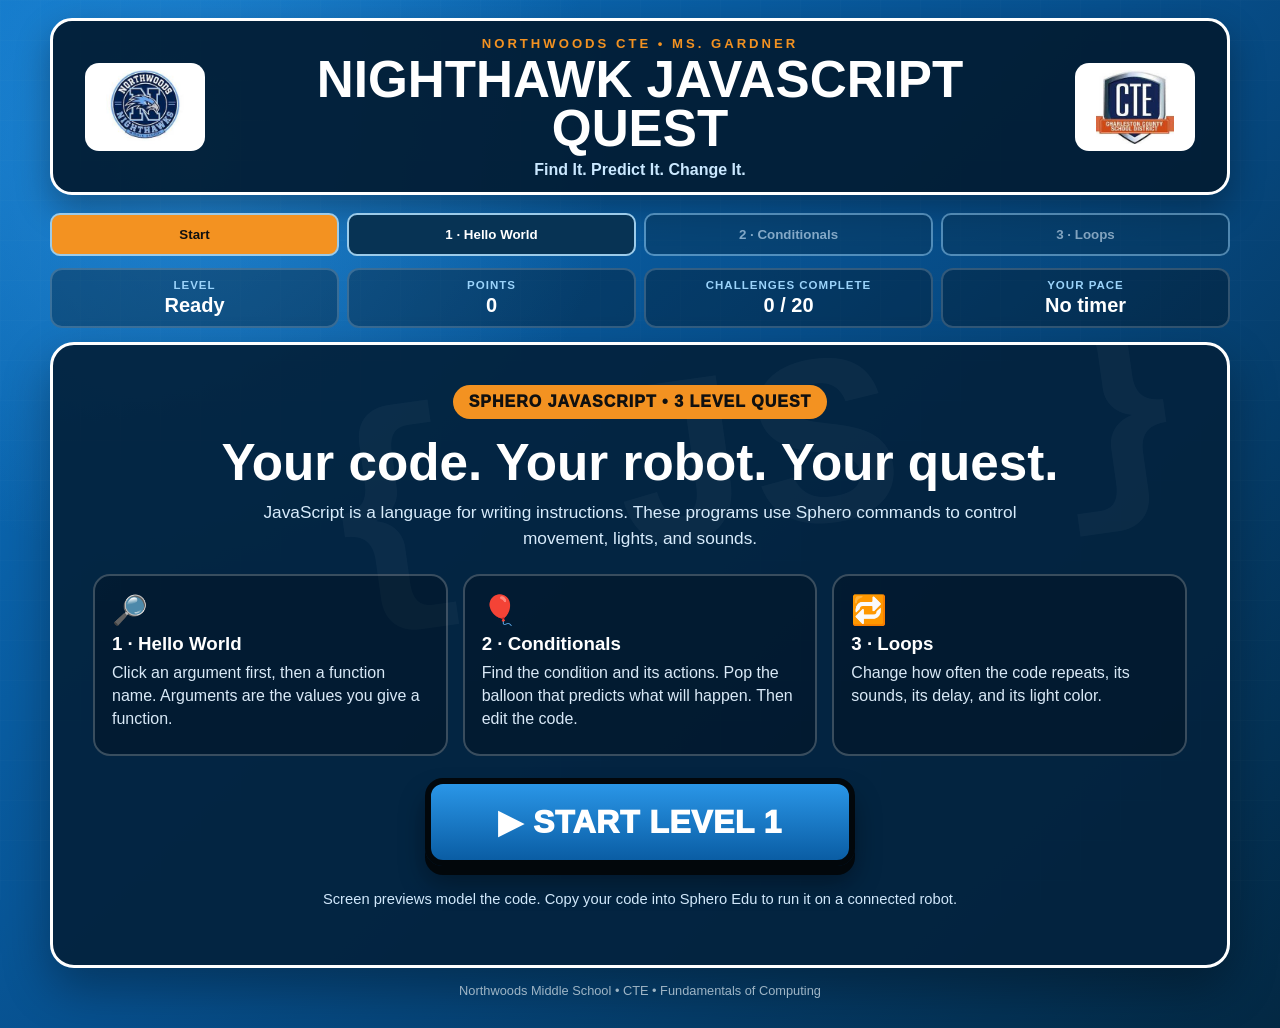
==== index.html @ 7b6bb294 "Add files via upload" ====
<!DOCTYPE html>
<html lang="en"><head><meta charset="UTF-8"><meta name="viewport" content="width=device-width, initial-scale=1"><title>Nighthawk JavaScript Quest</title><link rel="stylesheet" href="style.css"><link rel="stylesheet" href="quest.css"></head>
<body><main class="app-shell">
<header class="brand-bar"><img class="brand-logo" src="northwoods.jpg" alt="Northwoods Nighthawks"><div class="brand-title"><span class="eyebrow">NORTHWOODS CTE • MS. GARDNER</span><h1>NIGHTHAWK JAVASCRIPT QUEST</h1><p>Find It. Predict It. Change It.</p></div><img class="brand-logo" src="cte.jpg" alt="Career and Technical Education"></header>
<nav class="level-nav" aria-label="Quest levels"><button data-level="0">Start</button><button data-level="1">1 · Hello World</button><button data-level="2">2 · Conditionals</button><button data-level="3">3 · Loops</button></nav>
<div class="hud four"><div><span>LEVEL</span><strong id="levelStat">Ready</strong></div><div><span>POINTS</span><strong id="score">0</strong></div><div><span>CHALLENGES COMPLETE</span><strong id="done">0 / 20</strong></div><div><span>YOUR PACE</span><strong>No timer</strong></div></div>
<section id="home" class="panel hero-panel"><div class="watermark" aria-hidden="true">{ JS }</div><span class="pill">SPHERO JAVASCRIPT • 3 LEVEL QUEST</span><h2>Your code. Your robot. Your quest.</h2><p class="lead">JavaScript is a language for writing instructions. These programs use Sphero commands to control movement, lights, and sounds.</p><div class="how-grid"><article class="info-card"><div class="info-icon">🔎</div><h3>1 · Hello World</h3><p>Click an argument first, then a function name. Arguments are the values you give a function.</p></article><article class="info-card"><div class="info-icon">🎈</div><h3>2 · Conditionals</h3><p>Find the condition and its actions. Pop the balloon that predicts what will happen. Then edit the code.</p></article><article class="info-card"><div class="info-icon">🔁</div><h3>3 · Loops</h3><p>Change how often the code repeats, its sounds, its delay, and its light color.</p></article></div><button class="primary-btn" id="start">▶ START LEVEL 1</button><p class="note">Screen previews model the code. Copy your code into Sphero Edu to run it on a connected robot.</p></section>
<section id="lesson" class="panel" hidden><div class="level-heading"><span class="pill" id="levelPill"></span><h2 id="title"></h2><p id="intro"></p></div><div id="content"></div><p id="feedback" class="feedback" role="status" aria-live="polite"></p><div class="actions"><button id="next" class="primary-btn" hidden>Continue</button></div></section>
<section id="finish" class="panel result-panel" hidden><div class="result-icon">🏆</div><span class="pill">QUEST COMPLETE</span><h2>Nighthawk Code Creator!</h2><p>You identified arguments and functions, predicted conditional actions, and modified a loop.</p><div class="result-stats"><div><span>Points</span><strong id="finalScore"></strong></div><div><span>Completed</span><strong>20 / 20</strong></div><div><span>Levels</span><strong>3 / 3</strong></div></div><div class="mastery-box"><h3>Test it on your robot</h3><p>Copy a program into the JavaScript canvas in Sphero Edu. Aim your robot, predict its behavior, then run the program and compare.</p></div><label for="reflection">Exit ticket: Which code change affected the behavior the most? Explain why.</label><textarea id="reflection" rows="3" placeholder="My change was… It changed the behavior because…"></textarea><div class="actions"><button id="downloadResults" class="small-btn">Download my results</button><button id="restart" class="small-btn">Restart quest</button></div></section>
<footer>Northwoods Middle School • CTE • Fundamentals of Computing</footer></main><script src="game.js"></script></body></html>
---- style.css ----
:root {
  --blue:#116ab7; --blue2:#2a91df; --navy:#052d52; --deep:#031d35; --white:#fff;
  --silver:#dce8f3; --orange:#f39221; --green:#28be73; --red:#ec5353; --black:#050b12;
}
*{box-sizing:border-box} html,body{margin:0;min-height:100%;font-family:Arial,Helvetica,sans-serif}
body{color:var(--white);background:radial-gradient(circle at 15% 15%,rgba(54,157,235,.5),transparent 30%),linear-gradient(135deg,#0d74c5 0%,#07508e 48%,#032843 100%);min-height:100vh}
body:before{content:"";position:fixed;inset:0;pointer-events:none;opacity:.12;background-image:linear-gradient(rgba(255,255,255,.13) 1px,transparent 1px),linear-gradient(90deg,rgba(255,255,255,.13) 1px,transparent 1px);background-size:40px 40px}
.app-shell{width:min(1180px,95vw);margin:0 auto;padding:18px 0 30px;position:relative;z-index:1}
.brand-bar{display:grid;grid-template-columns:140px 1fr 140px;gap:20px;align-items:center;background:rgba(3,29,53,.94);border:3px solid #fff;border-radius:22px;padding:13px 22px;margin-bottom:18px;box-shadow:0 14px 35px rgba(0,0,0,.32)}
.brand-logo{width:120px;height:88px;object-fit:contain;background:#fff;border-radius:14px;padding:7px;justify-self:center}.brand-title{text-align:center}.eyebrow{font-size:.82rem;letter-spacing:3px;color:var(--orange);font-weight:900}.brand-title h1{font-size:clamp(2rem,4vw,3.5rem);line-height:.95;margin:4px 0}.brand-title p{margin:8px 0 0;color:#cae8ff;font-weight:800}
.screen{display:none}.screen.active{display:block;animation:fade .28s ease}.panel{position:relative;overflow:hidden;background:rgba(4,35,63,.95);border:3px solid #fff;border-radius:24px;padding:clamp(20px,3.5vw,40px);box-shadow:0 20px 48px rgba(0,0,0,.32)}
.hero-panel{text-align:center}.watermark{position:absolute;right:3%;top:0;font:900 clamp(8rem,19vw,16rem)/1 monospace;color:rgba(255,255,255,.035);transform:rotate(-8deg)}.hero-panel>*:not(.watermark){position:relative;z-index:1}.pill{display:inline-block;background:var(--orange);color:#101010;font-weight:1000;border-radius:999px;padding:8px 16px;letter-spacing:1px}.hero-panel h2,.result-panel h2{font-size:clamp(2rem,4vw,3.2rem);margin:14px 0 8px}.lead{max-width:760px;margin:0 auto 22px;color:#d8ecfc;font-size:1.08rem;line-height:1.5}
.how-grid{display:grid;grid-template-columns:repeat(3,1fr);gap:15px;text-align:left;margin:22px 0}.info-card{background:rgba(0,0,0,.25);border:2px solid rgba(255,255,255,.22);border-radius:17px;padding:17px}.info-icon{font-size:1.8rem}.info-card h3{margin:6px 0}.info-card p{color:#d9e9f7;line-height:1.42;margin:7px 0}code{background:#071622;color:#90d3ff;border:1px solid #3979a7;border-radius:6px;padding:2px 6px;font-weight:800}
.quest-roadmap{display:flex;align-items:center;justify-content:center;gap:12px;flex-wrap:wrap;margin:24px 0}.quest-roadmap>div{min-width:210px;background:rgba(0,0,0,.28);border:2px solid #7899b6;border-radius:14px;padding:12px}.quest-roadmap strong,.quest-roadmap span,.quest-roadmap small{display:block}.quest-roadmap strong{color:#8fd1ff;font-size:.8rem;letter-spacing:1px}.quest-roadmap span{font-weight:900;margin:4px 0}.quest-roadmap small{color:#c8deef}.quest-roadmap>b{font-size:1.7rem}
.primary-btn{min-width:min(430px,90%);border:6px solid #02070b;border-radius:18px;background:linear-gradient(#2a96e7,#0a5da4);color:#fff;font-size:clamp(1.35rem,2.8vw,2rem);font-weight:1000;padding:19px 42px;cursor:pointer;box-shadow:0 9px 0 #02070b,0 17px 26px rgba(0,0,0,.35);letter-spacing:.5px}.primary-btn:hover{filter:brightness(1.12);transform:translateY(-2px)}.pulse{animation:pulse 1.45s infinite}
.hud{display:grid;grid-template-columns:repeat(5,1fr);gap:8px;margin-bottom:14px}.hud.four{grid-template-columns:repeat(4,1fr)}.hud>div{background:rgba(0,0,0,.3);border:2px solid rgba(255,255,255,.18);border-radius:12px;text-align:center;padding:9px}.hud span,.hud strong{display:block}.hud span{color:#9bd3fa;font-size:.72rem;font-weight:900;letter-spacing:1px}.hud strong{font-size:1.25rem;margin-top:3px}
.level-heading{text-align:center;margin-bottom:14px}.level-heading h2{margin:10px 0 5px;font-size:clamp(1.6rem,3vw,2.5rem)}.level-heading p{margin:0 auto;color:#d6e8f7;max-width:840px;line-height:1.45}.level-heading.compact{margin-bottom:18px}
.tag-arena{height:min(520px,58vh);min-height:390px;position:relative;overflow:hidden;background:linear-gradient(rgba(6,30,53,.65),rgba(2,17,31,.9));border:4px solid #a9c8df;border-radius:20px}.arena-watermark{position:absolute;inset:0;display:flex;align-items:center;justify-content:space-around;opacity:.055;pointer-events:none}.arena-watermark img{max-width:30%;max-height:55%;object-fit:contain}.falling-tag{position:absolute;top:-80px;padding:12px 18px;border-radius:13px;background:linear-gradient(#eaf7ff,#bfe3fb);color:#062944;border:3px solid #06121d;font-family:Consolas,monospace;font-size:clamp(1.05rem,2vw,1.45rem);font-weight:1000;cursor:pointer;box-shadow:0 7px 0 #06121d,0 12px 18px rgba(0,0,0,.3);user-select:none;z-index:2;animation-name:fall;animation-timing-function:linear;animation-fill-mode:forwards}.falling-tag:hover{filter:brightness(1.08);transform:scale(1.05)}.falling-tag.hit{background:#4ad68f;color:#042517;transform:scale(1.3);opacity:0;transition:.22s}.falling-tag.wrong{background:#ef6868;color:#fff;animation:none!important;transform:rotate(8deg);opacity:0;transition:.35s}.pop-text{position:absolute;font-weight:1000;font-size:1.25rem;z-index:4;pointer-events:none;animation:floatAway .7s ease forwards}.countdown{position:absolute;inset:0;display:flex;align-items:center;justify-content:center;font-size:clamp(5rem,14vw,10rem);font-weight:1000;color:#fff;text-shadow:0 7px 0 #06121d;z-index:10;pointer-events:none}.time-track,.progress-track{height:13px;background:#07131d;border:2px solid #a9c8df;border-radius:999px;overflow:hidden;margin-top:11px}.time-bar,.progress-bar{height:100%;width:100%;background:linear-gradient(90deg,#2cd07f,#42a8ec);transition:width .25s linear}
.code-board{background:#071622;border:4px solid #7995aa;border-radius:18px;padding:24px;max-width:900px;margin:0 auto;box-shadow:inset 0 0 30px rgba(0,0,0,.4)}.code-line{display:flex;flex-wrap:wrap;align-items:center;gap:4px;min-height:45px;padding-left:calc(var(--indent,0)*28px);font:700 clamp(1rem,2vw,1.3rem)/1.6 Consolas,monospace;color:#dbeeff}.code-text{white-space:pre}.code-token{border:2px solid #3a6887;background:#0c2a40;color:#8fd4ff;border-radius:8px;padding:3px 8px;cursor:pointer;font:inherit}.code-token:hover{background:#174a6b;transform:translateY(-1px)}.code-token.correct{background:#1d704c;border-color:#62e2a5;color:#fff}.code-token.wrong{background:#922f35;border-color:#ff8b91;color:#fff}.feedback{min-height:38px;text-align:center;margin-top:14px;font-size:1.08rem;font-weight:900}.feedback.good{color:#6ff2b1}.feedback.bad{color:#ff9696}
.builder-layout{display:grid;grid-template-columns:1.1fr .9fr;gap:18px}.mini-title{text-align:center;color:#a9dafc;letter-spacing:1px}.build-slots,.tile-bank{min-height:300px;background:#071622;border:3px solid #718da2;border-radius:17px;padding:18px}.build-slot{min-height:48px;margin:7px 0;border:2px dashed #5e829c;border-radius:9px;display:flex;align-items:center;padding:7px 12px;font:800 1.05rem Consolas,monospace;color:#b9d8ed}.build-slot.filled{border-style:solid;border-color:#2f86bd;background:#0d2e45;color:#aee1ff}.build-slot.static{border-style:solid;border-color:#314f63;color:#e9f6ff;background:#091d2b}.tile-bank{display:flex;align-content:flex-start;justify-content:center;gap:10px;flex-wrap:wrap}.code-tile{background:linear-gradient(#e9f7ff,#b9def6);color:#052844;border:3px solid #06121d;border-radius:11px;box-shadow:0 5px 0 #06121d;padding:12px 16px;font:900 1.05rem Consolas,monospace;cursor:pointer}.code-tile:hover{transform:translateY(-2px)}.code-tile.used{opacity:.22;pointer-events:none;box-shadow:none}.builder-actions{display:flex;justify-content:center;gap:10px;margin-top:10px}.small-btn{background:#173d59;color:white;border:2px solid #87b3d0;border-radius:10px;padding:9px 14px;font-weight:900;cursor:pointer}
.result-panel{text-align:center;max-width:900px;margin:0 auto}.result-icon{font-size:4.5rem}.result-stats{display:grid;grid-template-columns:repeat(3,1fr);gap:12px;margin:24px 0}.result-stats.four{grid-template-columns:repeat(4,1fr)}.result-stats>div{background:rgba(0,0,0,.28);border:2px solid #6b8ca5;border-radius:14px;padding:16px}.result-stats span,.result-stats strong{display:block}.result-stats span{color:#a9d9fa}.result-stats strong{font-size:1.6rem;margin-top:4px}.mastery-box{background:rgba(0,0,0,.25);border:2px solid #6f91aa;border-radius:15px;padding:14px;margin:20px 0 26px}.mastery-box h3{margin:0 0 8px}.mastery-box p{margin:0;color:#d8eafb;line-height:1.5}footer{text-align:center;padding:15px 0 0;color:#b9d3e6;font-size:.8rem}
@keyframes fall{from{top:-80px}to{top:calc(100% + 90px)}}@keyframes floatAway{0%{opacity:1;transform:translateY(0) scale(.8)}100%{opacity:0;transform:translateY(-65px) scale(1.35)}}@keyframes pulse{0%,100%{transform:scale(1);box-shadow:0 9px 0 #02070b,0 0 0 rgba(60,168,240,0)}50%{transform:scale(1.04);box-shadow:0 9px 0 #02070b,0 0 28px rgba(74,178,245,.85)}}@keyframes fade{from{opacity:0;transform:translateY(8px)}to{opacity:1;transform:none}}
@media(max-width:800px){.brand-bar{grid-template-columns:85px 1fr 85px;padding:10px}.brand-logo{width:76px;height:64px}.how-grid{grid-template-columns:1fr}.hud,.hud.four{grid-template-columns:repeat(2,1fr)}.builder-layout{grid-template-columns:1fr}.result-stats,.result-stats.four{grid-template-columns:repeat(2,1fr)}.tag-arena{height:55vh}.quest-roadmap>b{display:none}.primary-btn{min-width:90%}}
---- quest.css ----
[hidden]{display:none!important}.level-nav{display:flex;gap:8px;flex-wrap:wrap;margin:12px 0}.level-nav button,.actions button{cursor:pointer}.level-nav button{flex:1;background:#073354;border:2px solid #9ccbe9;color:white;border-radius:10px;padding:12px;font-weight:800}.level-nav button.active{background:#f39221;color:#101010}.level-nav button:disabled{opacity:.5;cursor:default}button:focus-visible,a:focus-visible,textarea:focus-visible,input:focus-visible,select:focus-visible{outline:3px solid #ffd65c;outline-offset:4px}.note{font-size:.92rem;color:#d1e8fb;line-height:1.5;margin-top:22px}.actions{display:flex;gap:12px;justify-content:center;flex-wrap:wrap;margin-top:20px}.actions .primary-btn{min-width:240px;font-size:1.25rem;padding:12px 22px;border-width:4px}.prompt{font-size:1.22rem;font-weight:800;background:#103d59;border-left:5px solid #f39221;border-radius:8px;padding:16px;margin:18px 0}.code-board{max-width:none;padding:20px;overflow-x:auto}.line{white-space:pre;min-height:38px;font:600 clamp(.87rem,1.5vw,1.08rem)/2 Consolas,monospace;display:block}.line-no{display:inline-block;width:30px;color:#7692a5;font-size:.85rem;user-select:none}.token{font:inherit;background:transparent;border:1px solid transparent;border-radius:5px;color:#dbeeff;padding:2px 4px;cursor:pointer}.token:hover{background:#164e6b;border-color:#9bd7ff}.token.correct{background:#185438;border-color:#65eba9}.token.wrong{background:#77313a;border-color:#ffadb3}.token.fn{color:#8ed7ff}.token.arg{color:#ffe59a}.token.kw{color:#f6a7ee}.concept{display:flex;gap:12px;flex-wrap:wrap;margin:18px 0}.concept>div{flex:1;min-width:200px;padding:15px;background:#071f32;border:1px solid #648eab;border-radius:12px;line-height:1.5}.concept strong{color:#ffd57f}.balloon-arena{position:relative;display:grid;grid-template-columns:repeat(3,1fr);gap:24px;padding:30px 20px 46px;background:#061e33;border:3px solid #88b0cb;border-radius:18px;margin-top:18px;overflow:hidden}.balloon-arena:before{content:"";position:absolute;inset:0;background:url(northwoods.jpg) no-repeat 12% center/140px,url(cte.jpg) no-repeat 90% center/140px;opacity:.055;pointer-events:none}.balloon{position:relative;min-height:158px;border:3px solid #d4eefe;border-radius:50% 50% 46% 46%;background:radial-gradient(circle at 30% 20%,#b7edff,#258fde 50%,#095487);color:white;padding:22px 20px;font:800 1rem/1.45 Arial;cursor:pointer;box-shadow:0 9px 20px #0006}.balloon:nth-child(2){background:radial-gradient(circle at 30% 20%,#ffb4ab,#d34c4e 50%,#831e40)}.balloon:nth-child(3){background:radial-gradient(circle at 30% 20%,#ffe8b3,#ca8b24 50%,#885d13)}.balloon:after{content:"";position:absolute;bottom:-29px;left:50%;height:25px;border-left:2px solid #cde7fa}.balloon:hover{transform:translateY(-4px)}.balloon.popped{background:#176941;transform:scale(.96);border-color:#7cf1b0}.balloon.wrong{border-color:#ff9696}.lab-grid{display:grid;grid-template-columns:1.3fr 1fr;gap:20px}.lab-card{background:#071f32;border:2px solid #648eab;border-radius:16px;padding:20px}.lab-card h3{margin:0 0 12px}textarea.editor{width:100%;min-height:295px;font:500 .97rem/1.7 Consolas,monospace;tab-size:2;resize:vertical;background:#061420;color:#e1efff;border:2px solid #83a9c5;border-radius:10px;padding:14px;white-space:pre}label{display:block;line-height:1.5;margin:10px 0 6px}input,select{font:inherit;border-radius:6px;padding:8px;border:2px solid #6a96b4;background:#08243a;color:#fff;max-width:100%}.fields{display:grid;grid-template-columns:repeat(2,1fr);gap:10px}.fields input{width:100%}.tasks{padding-left:24px;line-height:1.55}.tasks li{padding:6px 4px}.tasks .complete{color:#77edb0}.stage{position:relative;background:linear-gradient(#0e4166,#031a2e);min-height:160px;border:2px solid #80adcc;border-radius:15px;margin:12px 0;padding:20px;text-align:center}.robot{width:75px;height:75px;border:3px solid #fff;border-radius:50%;margin:0 auto 15px;box-shadow:inset -10px -12px 15px #0007,0 0 24px #55bfff77;background:#e7f6ff;display:grid;place-items:center;font:800 1rem Consolas;color:#08243a;transition:background .3s}.robot.rolling{animation:robot-roll 1s ease-in-out infinite}.sim-log{white-space:pre-wrap;color:#c9eaff;line-height:1.6;max-height:240px;overflow:auto;font:.92rem/1.6 Consolas,monospace}.lab-error{color:#ffb1b1;min-height:25px;line-height:1.5}.source-links{font-size:.9rem;line-height:1.7}.source-links a{color:#a9dcff}.quiz-counter{color:#a9dcff;font-weight:800}.loop-progress{display:flex;gap:8px;justify-content:center;flex-wrap:wrap}.loop-dot{background:#17415a;border:2px solid #779eb9;border-radius:50%;width:34px;height:34px;display:grid;place-items:center}.loop-dot.done{background:#237b50;border-color:#8aedb5}#reflection{width:100%;background:#061c30;color:#fff;border:2px solid #8db6d3;border-radius:9px;padding:12px;font:inherit}button:disabled{cursor:default;opacity:.6}@keyframes robot-roll{50%{transform:translateX(35px) rotate(35deg)}}@media(max-width:800px){.lab-grid{grid-template-columns:1fr}.balloon-arena{gap:10px;padding:25px 10px 38px}.balloon{font-size:.85rem;min-height:155px;padding:15px 8px}.brand-bar{gap:8px;grid-template-columns:60px 1fr 60px}.brand-logo{width:56px;height:56px}.brand-title h1{font-size:1.6rem}.eyebrow{letter-spacing:1px;font-size:.6rem}}@media(max-width:470px){.balloon-arena{grid-template-columns:1fr;gap:32px}.balloon{min-height:105px;border-radius:45%}.fields{grid-template-columns:1fr}}@media(prefers-reduced-motion:reduce){*,*:before,*:after{animation:none!important;transition:none!important}}
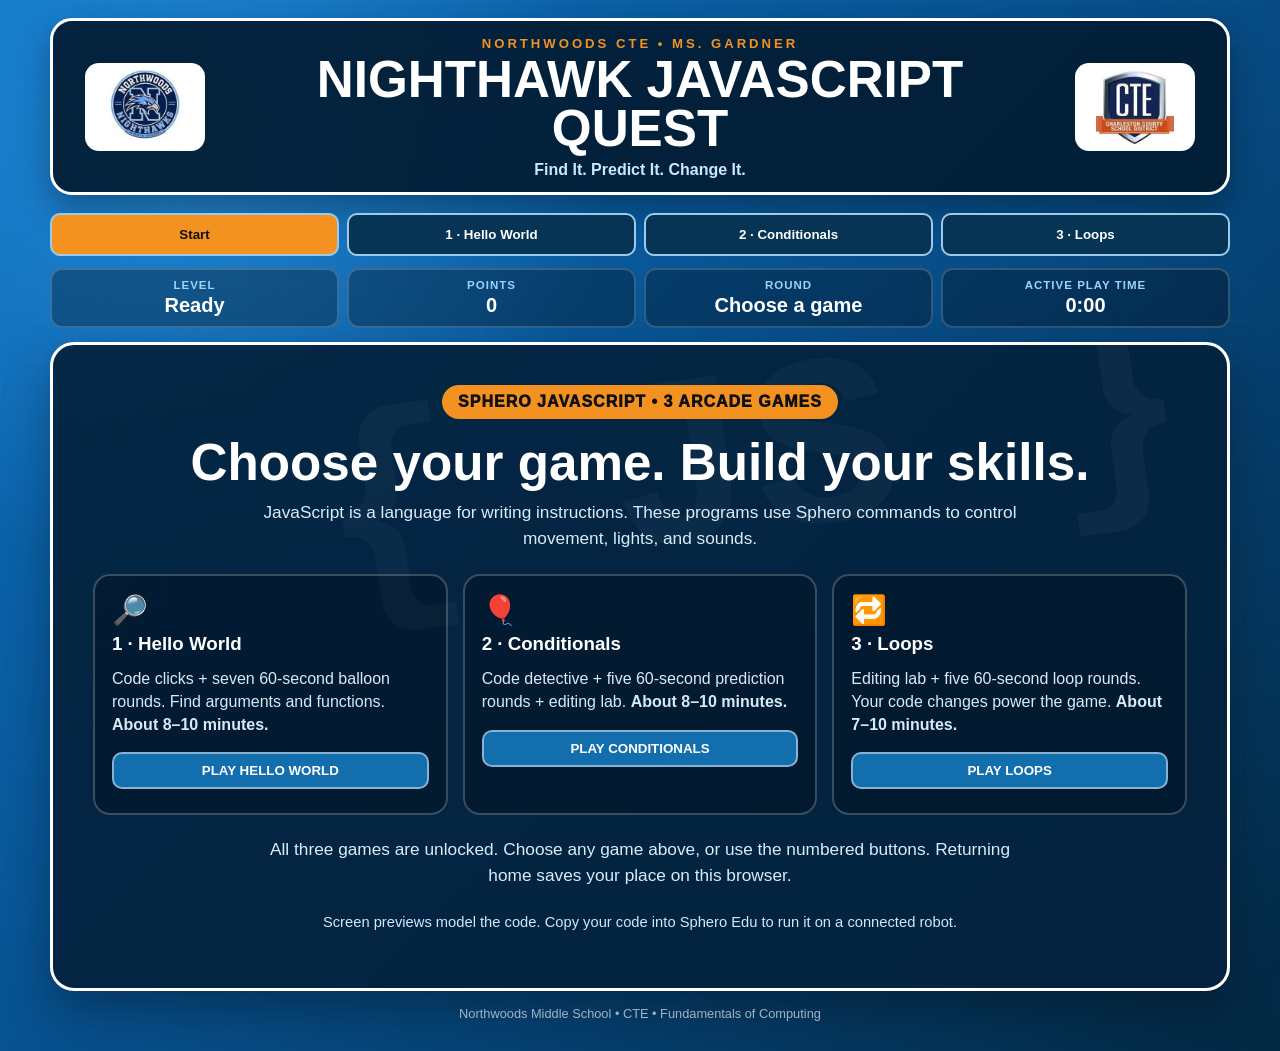
==== commit 6c965d06: "Add files via upload" ====
--- a/index.html
+++ b/index.html
@@ -3,8 +3,8 @@
 <body><main class="app-shell">
 <header class="brand-bar"><img class="brand-logo" src="northwoods.jpg" alt="Northwoods Nighthawks"><div class="brand-title"><span class="eyebrow">NORTHWOODS CTE • MS. GARDNER</span><h1>NIGHTHAWK JAVASCRIPT QUEST</h1><p>Find It. Predict It. Change It.</p></div><img class="brand-logo" src="cte.jpg" alt="Career and Technical Education"></header>
 <nav class="level-nav" aria-label="Quest levels"><button data-level="0">Start</button><button data-level="1">1 · Hello World</button><button data-level="2">2 · Conditionals</button><button data-level="3">3 · Loops</button></nav>
-<div class="hud four"><div><span>LEVEL</span><strong id="levelStat">Ready</strong></div><div><span>POINTS</span><strong id="score">0</strong></div><div><span>CHALLENGES COMPLETE</span><strong id="done">0 / 20</strong></div><div><span>YOUR PACE</span><strong>No timer</strong></div></div>
-<section id="home" class="panel hero-panel"><div class="watermark" aria-hidden="true">{ JS }</div><span class="pill">SPHERO JAVASCRIPT • 3 LEVEL QUEST</span><h2>Your code. Your robot. Your quest.</h2><p class="lead">JavaScript is a language for writing instructions. These programs use Sphero commands to control movement, lights, and sounds.</p><div class="how-grid"><article class="info-card"><div class="info-icon">🔎</div><h3>1 · Hello World</h3><p>Click an argument first, then a function name. Arguments are the values you give a function.</p></article><article class="info-card"><div class="info-icon">🎈</div><h3>2 · Conditionals</h3><p>Find the condition and its actions. Pop the balloon that predicts what will happen. Then edit the code.</p></article><article class="info-card"><div class="info-icon">🔁</div><h3>3 · Loops</h3><p>Change how often the code repeats, its sounds, its delay, and its light color.</p></article></div><button class="primary-btn" id="start">▶ START LEVEL 1</button><p class="note">Screen previews model the code. Copy your code into Sphero Edu to run it on a connected robot.</p></section>
+<div class="hud four"><div><span>LEVEL</span><strong id="levelStat">Ready</strong></div><div><span>POINTS</span><strong id="score">0</strong></div><div><span>ROUND</span><strong id="done">0 / 20</strong></div><div><span>ACTIVE PLAY TIME</span><strong id="elapsed">0:00</strong></div></div>
+<section id="home" class="panel hero-panel"><div class="watermark" aria-hidden="true">{ JS }</div><span class="pill">SPHERO JAVASCRIPT • 3 ARCADE GAMES</span><h2>Choose your game. Build your skills.</h2><p class="lead">JavaScript is a language for writing instructions. These programs use Sphero commands to control movement, lights, and sounds.</p><div class="how-grid"><article class="info-card"><div class="info-icon">🔎</div><h3>1 · Hello World</h3><p>Code clicks + seven 60-second balloon rounds. Find arguments and functions. <strong>About 8–10 minutes.</strong><br><button class="small-btn" data-play="1">PLAY HELLO WORLD</button></p></article><article class="info-card"><div class="info-icon">🎈</div><h3>2 · Conditionals</h3><p>Code detective + five 60-second prediction rounds + editing lab. <strong>About 8–10 minutes.</strong><br><button class="small-btn" data-play="2">PLAY CONDITIONALS</button></p></article><article class="info-card"><div class="info-icon">🔁</div><h3>3 · Loops</h3><p>Editing lab + five 60-second loop rounds. Your code changes power the game. <strong>About 7–10 minutes.</strong><br><button class="small-btn" data-play="3">PLAY LOOPS</button></p></article></div><p class="lead">All three games are unlocked. Choose any game above, or use the numbered buttons. Returning home saves your place on this browser.</p><p class="note">Screen previews model the code. Copy your code into Sphero Edu to run it on a connected robot.</p></section>
 <section id="lesson" class="panel" hidden><div class="level-heading"><span class="pill" id="levelPill"></span><h2 id="title"></h2><p id="intro"></p></div><div id="content"></div><p id="feedback" class="feedback" role="status" aria-live="polite"></p><div class="actions"><button id="next" class="primary-btn" hidden>Continue</button></div></section>
-<section id="finish" class="panel result-panel" hidden><div class="result-icon">🏆</div><span class="pill">QUEST COMPLETE</span><h2>Nighthawk Code Creator!</h2><p>You identified arguments and functions, predicted conditional actions, and modified a loop.</p><div class="result-stats"><div><span>Points</span><strong id="finalScore"></strong></div><div><span>Completed</span><strong>20 / 20</strong></div><div><span>Levels</span><strong>3 / 3</strong></div></div><div class="mastery-box"><h3>Test it on your robot</h3><p>Copy a program into the JavaScript canvas in Sphero Edu. Aim your robot, predict its behavior, then run the program and compare.</p></div><label for="reflection">Exit ticket: Which code change affected the behavior the most? Explain why.</label><textarea id="reflection" rows="3" placeholder="My change was… It changed the behavior because…"></textarea><div class="actions"><button id="downloadResults" class="small-btn">Download my results</button><button id="restart" class="small-btn">Restart quest</button></div></section>
-<footer>Northwoods Middle School • CTE • Fundamentals of Computing</footer></main><script src="game.js"></script></body></html>
+<section id="finish" class="panel result-panel" hidden><div class="result-icon">🏆</div><span class="pill">QUEST COMPLETE</span><h2>Nighthawk Code Creator!</h2><p><span id="completionText"></span></p><div class="result-stats"><div><span>Points</span><strong id="finalScore"></strong></div><div><span>Completed</span><strong id="finalCompleted"></strong></div><div><span>Active time</span><strong id="finalTime"></strong></div></div><div class="mastery-box"><h3>Test it on your robot</h3><p>Copy a program into the JavaScript canvas in Sphero Edu. Aim your robot, predict its behavior, then run the program and compare.</p></div><label id="reflectionLabel" for="reflection">Exit ticket: Which code change affected the behavior the most? Explain why.</label><textarea id="reflection" rows="3" placeholder="My change was… It changed the behavior because…"></textarea><div class="actions"><button id="downloadResults" class="small-btn">Download my results</button><button id="restart" class="small-btn">Replay this game</button></div></section>
+<footer>Northwoods Middle School • CTE • Fundamentals of Computing</footer></main><script src="game.js"></script><script src="arcade.js"></script></body></html>
--- a/quest.css
+++ b/quest.css
@@ -1 +1,4 @@
 [hidden]{display:none!important}.level-nav{display:flex;gap:8px;flex-wrap:wrap;margin:12px 0}.level-nav button,.actions button{cursor:pointer}.level-nav button{flex:1;background:#073354;border:2px solid #9ccbe9;color:white;border-radius:10px;padding:12px;font-weight:800}.level-nav button.active{background:#f39221;color:#101010}.level-nav button:disabled{opacity:.5;cursor:default}button:focus-visible,a:focus-visible,textarea:focus-visible,input:focus-visible,select:focus-visible{outline:3px solid #ffd65c;outline-offset:4px}.note{font-size:.92rem;color:#d1e8fb;line-height:1.5;margin-top:22px}.actions{display:flex;gap:12px;justify-content:center;flex-wrap:wrap;margin-top:20px}.actions .primary-btn{min-width:240px;font-size:1.25rem;padding:12px 22px;border-width:4px}.prompt{font-size:1.22rem;font-weight:800;background:#103d59;border-left:5px solid #f39221;border-radius:8px;padding:16px;margin:18px 0}.code-board{max-width:none;padding:20px;overflow-x:auto}.line{white-space:pre;min-height:38px;font:600 clamp(.87rem,1.5vw,1.08rem)/2 Consolas,monospace;display:block}.line-no{display:inline-block;width:30px;color:#7692a5;font-size:.85rem;user-select:none}.token{font:inherit;background:transparent;border:1px solid transparent;border-radius:5px;color:#dbeeff;padding:2px 4px;cursor:pointer}.token:hover{background:#164e6b;border-color:#9bd7ff}.token.correct{background:#185438;border-color:#65eba9}.token.wrong{background:#77313a;border-color:#ffadb3}.token.fn{color:#8ed7ff}.token.arg{color:#ffe59a}.token.kw{color:#f6a7ee}.concept{display:flex;gap:12px;flex-wrap:wrap;margin:18px 0}.concept>div{flex:1;min-width:200px;padding:15px;background:#071f32;border:1px solid #648eab;border-radius:12px;line-height:1.5}.concept strong{color:#ffd57f}.balloon-arena{position:relative;display:grid;grid-template-columns:repeat(3,1fr);gap:24px;padding:30px 20px 46px;background:#061e33;border:3px solid #88b0cb;border-radius:18px;margin-top:18px;overflow:hidden}.balloon-arena:before{content:"";position:absolute;inset:0;background:url(northwoods.jpg) no-repeat 12% center/140px,url(cte.jpg) no-repeat 90% center/140px;opacity:.055;pointer-events:none}.balloon{position:relative;min-height:158px;border:3px solid #d4eefe;border-radius:50% 50% 46% 46%;background:radial-gradient(circle at 30% 20%,#b7edff,#258fde 50%,#095487);color:white;padding:22px 20px;font:800 1rem/1.45 Arial;cursor:pointer;box-shadow:0 9px 20px #0006}.balloon:nth-child(2){background:radial-gradient(circle at 30% 20%,#ffb4ab,#d34c4e 50%,#831e40)}.balloon:nth-child(3){background:radial-gradient(circle at 30% 20%,#ffe8b3,#ca8b24 50%,#885d13)}.balloon:after{content:"";position:absolute;bottom:-29px;left:50%;height:25px;border-left:2px solid #cde7fa}.balloon:hover{transform:translateY(-4px)}.balloon.popped{background:#176941;transform:scale(.96);border-color:#7cf1b0}.balloon.wrong{border-color:#ff9696}.lab-grid{display:grid;grid-template-columns:1.3fr 1fr;gap:20px}.lab-card{background:#071f32;border:2px solid #648eab;border-radius:16px;padding:20px}.lab-card h3{margin:0 0 12px}textarea.editor{width:100%;min-height:295px;font:500 .97rem/1.7 Consolas,monospace;tab-size:2;resize:vertical;background:#061420;color:#e1efff;border:2px solid #83a9c5;border-radius:10px;padding:14px;white-space:pre}label{display:block;line-height:1.5;margin:10px 0 6px}input,select{font:inherit;border-radius:6px;padding:8px;border:2px solid #6a96b4;background:#08243a;color:#fff;max-width:100%}.fields{display:grid;grid-template-columns:repeat(2,1fr);gap:10px}.fields input{width:100%}.tasks{padding-left:24px;line-height:1.55}.tasks li{padding:6px 4px}.tasks .complete{color:#77edb0}.stage{position:relative;background:linear-gradient(#0e4166,#031a2e);min-height:160px;border:2px solid #80adcc;border-radius:15px;margin:12px 0;padding:20px;text-align:center}.robot{width:75px;height:75px;border:3px solid #fff;border-radius:50%;margin:0 auto 15px;box-shadow:inset -10px -12px 15px #0007,0 0 24px #55bfff77;background:#e7f6ff;display:grid;place-items:center;font:800 1rem Consolas;color:#08243a;transition:background .3s}.robot.rolling{animation:robot-roll 1s ease-in-out infinite}.sim-log{white-space:pre-wrap;color:#c9eaff;line-height:1.6;max-height:240px;overflow:auto;font:.92rem/1.6 Consolas,monospace}.lab-error{color:#ffb1b1;min-height:25px;line-height:1.5}.source-links{font-size:.9rem;line-height:1.7}.source-links a{color:#a9dcff}.quiz-counter{color:#a9dcff;font-weight:800}.loop-progress{display:flex;gap:8px;justify-content:center;flex-wrap:wrap}.loop-dot{background:#17415a;border:2px solid #779eb9;border-radius:50%;width:34px;height:34px;display:grid;place-items:center}.loop-dot.done{background:#237b50;border-color:#8aedb5}#reflection{width:100%;background:#061c30;color:#fff;border:2px solid #8db6d3;border-radius:9px;padding:12px;font:inherit}button:disabled{cursor:default;opacity:.6}@keyframes robot-roll{50%{transform:translateX(35px) rotate(35deg)}}@media(max-width:800px){.lab-grid{grid-template-columns:1fr}.balloon-arena{gap:10px;padding:25px 10px 38px}.balloon{font-size:.85rem;min-height:155px;padding:15px 8px}.brand-bar{gap:8px;grid-template-columns:60px 1fr 60px}.brand-logo{width:56px;height:56px}.brand-title h1{font-size:1.6rem}.eyebrow{letter-spacing:1px;font-size:.6rem}}@media(max-width:470px){.balloon-arena{grid-template-columns:1fr;gap:32px}.balloon{min-height:105px;border-radius:45%}.fields{grid-template-columns:1fr}}@media(prefers-reduced-motion:reduce){*,*:before,*:after{animation:none!important;transition:none!important}}
+.arcade-top{display:flex;align-items:center;justify-content:space-between;gap:12px;flex-wrap:wrap;padding:12px;background:#061b2c;border:2px solid #86b9dc;border-radius:12px;font-weight:900;margin:12px 0}.arcade-top #roundTimer{font-size:1.4rem;color:#ffe096}.code-reference{border:2px solid #4a7c9b;background:#061723;border-radius:12px;padding:12px}.code-reference summary{cursor:pointer;color:#bce7ff;font-weight:800}.code-reference pre,.code-board pre{font:500 clamp(.8rem,1.5vw,1rem)/1.6 Consolas,monospace;white-space:pre-wrap;overflow-wrap:anywhere;margin:10px 0}.drop-arena{height:510px;position:relative;overflow:hidden;border:4px solid #abcfe7;border-radius:20px;background:linear-gradient(#0b3655,#031523);isolation:isolate}.drop-watermark{position:absolute;inset:0;opacity:.065;background:url(northwoods.jpg) no-repeat 15% 50%/180px,url(cte.jpg) no-repeat 85% 50%/180px;pointer-events:none}.drop-balloon{position:absolute;min-height:96px;border:3px solid #d8f1ff;border-radius:48% 48% 45% 45%;padding:20px 12px;color:#fff;background:radial-gradient(circle at 30% 20%,#76c7ff,#1474b9 50%,#054373);box-shadow:0 10px 20px #0005;font:800 .96rem/1.35 Consolas,monospace;cursor:pointer;overflow-wrap:anywhere;z-index:2}.drop-balloon:after{content:"";position:absolute;left:50%;bottom:-30px;height:27px;border-left:2px solid #b9d8ed}.drop-balloon.hue1{background:radial-gradient(circle at 30% 20%,#ff968e,#b53148 50%,#61192a)}.drop-balloon.hue2{background:radial-gradient(circle at 30% 20%,#97dfb8,#1b8465 50%,#104c39)}.drop-balloon:hover{filter:brightness(1.2)}.drop-balloon.wrong{border-color:#ff706e;box-shadow:0 0 18px #ff5454}.pause-overlay{position:absolute;inset:0;z-index:20;background:#031b2ff2;display:flex;flex-direction:column;justify-content:center;align-items:center;text-align:center;padding:25px}.pause-overlay h3{font-size:2rem;margin:0 0 14px}.pause-overlay .primary-btn{font-size:1.35rem;min-width:min(260px,85%);padding:14px}.round-summary{text-align:center}.round-summary h3{font-size:1.8rem}.info-card .small-btn{margin-top:16px;min-width:100%;background:#126eac}.how-grid .info-card{display:flex;flex-direction:column}.how-grid .info-card p{flex:1}.level-nav button{min-width:130px}@media(max-width:550px){.drop-arena{height:520px}.drop-balloon{font-size:.78rem;padding:16px 8px;min-height:95px}.arcade-top{font-size:.82rem}.pause-overlay h3{font-size:1.5rem}}
+
+.balloon-pop-fx{position:absolute;z-index:8;pointer-events:none;color:#ffdf74;font:900 1.5rem Arial;text-shadow:0 2px 4px #000;animation:floatAway .65s ease forwards}
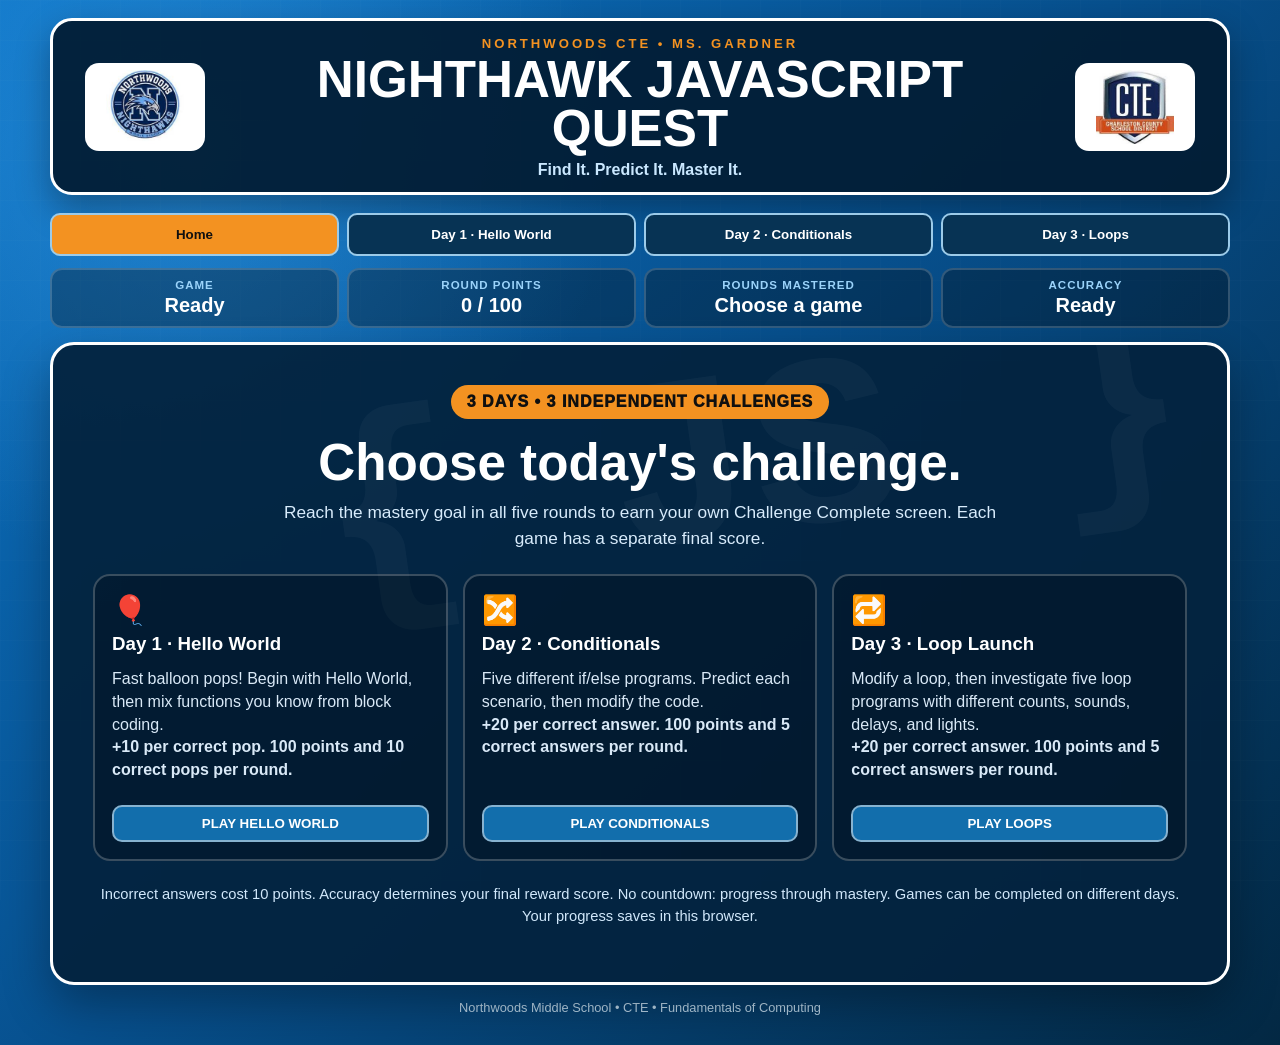
==== commit 15e0f733: "Add files via upload" ====
--- a/index.html
+++ b/index.html
@@ -1,10 +1,10 @@
 <!DOCTYPE html>
-<html lang="en"><head><meta charset="UTF-8"><meta name="viewport" content="width=device-width, initial-scale=1"><title>Nighthawk JavaScript Quest</title><link rel="stylesheet" href="style.css"><link rel="stylesheet" href="quest.css"></head>
+<html lang="en"><head><meta charset="UTF-8"><meta name="viewport" content="width=device-width, initial-scale=1"><title>Nighthawk JavaScript Mastery Games</title><link rel="stylesheet" href="style.css"><link rel="stylesheet" href="quest.css"></head>
 <body><main class="app-shell">
-<header class="brand-bar"><img class="brand-logo" src="northwoods.jpg" alt="Northwoods Nighthawks"><div class="brand-title"><span class="eyebrow">NORTHWOODS CTE • MS. GARDNER</span><h1>NIGHTHAWK JAVASCRIPT QUEST</h1><p>Find It. Predict It. Change It.</p></div><img class="brand-logo" src="cte.jpg" alt="Career and Technical Education"></header>
-<nav class="level-nav" aria-label="Quest levels"><button data-level="0">Start</button><button data-level="1">1 · Hello World</button><button data-level="2">2 · Conditionals</button><button data-level="3">3 · Loops</button></nav>
-<div class="hud four"><div><span>LEVEL</span><strong id="levelStat">Ready</strong></div><div><span>POINTS</span><strong id="score">0</strong></div><div><span>ROUND</span><strong id="done">0 / 20</strong></div><div><span>ACTIVE PLAY TIME</span><strong id="elapsed">0:00</strong></div></div>
-<section id="home" class="panel hero-panel"><div class="watermark" aria-hidden="true">{ JS }</div><span class="pill">SPHERO JAVASCRIPT • 3 ARCADE GAMES</span><h2>Choose your game. Build your skills.</h2><p class="lead">JavaScript is a language for writing instructions. These programs use Sphero commands to control movement, lights, and sounds.</p><div class="how-grid"><article class="info-card"><div class="info-icon">🔎</div><h3>1 · Hello World</h3><p>Code clicks + seven 60-second balloon rounds. Find arguments and functions. <strong>About 8–10 minutes.</strong><br><button class="small-btn" data-play="1">PLAY HELLO WORLD</button></p></article><article class="info-card"><div class="info-icon">🎈</div><h3>2 · Conditionals</h3><p>Code detective + five 60-second prediction rounds + editing lab. <strong>About 8–10 minutes.</strong><br><button class="small-btn" data-play="2">PLAY CONDITIONALS</button></p></article><article class="info-card"><div class="info-icon">🔁</div><h3>3 · Loops</h3><p>Editing lab + five 60-second loop rounds. Your code changes power the game. <strong>About 7–10 minutes.</strong><br><button class="small-btn" data-play="3">PLAY LOOPS</button></p></article></div><p class="lead">All three games are unlocked. Choose any game above, or use the numbered buttons. Returning home saves your place on this browser.</p><p class="note">Screen previews model the code. Copy your code into Sphero Edu to run it on a connected robot.</p></section>
+<header class="brand-bar"><img class="brand-logo" src="northwoods.jpg" alt="Northwoods Nighthawks"><div class="brand-title"><span class="eyebrow">NORTHWOODS CTE • MS. GARDNER</span><h1>NIGHTHAWK JAVASCRIPT QUEST</h1><p>Find It. Predict It. Master It.</p></div><img class="brand-logo" src="cte.jpg" alt="Career and Technical Education"></header>
+<nav class="level-nav" aria-label="Choose a daily game"><button data-level="0">Home</button><button data-level="1">Day 1 · Hello World</button><button data-level="2">Day 2 · Conditionals</button><button data-level="3">Day 3 · Loops</button></nav>
+<div class="hud four"><div><span>GAME</span><strong id="levelStat">Ready</strong></div><div><span>ROUND POINTS</span><strong id="score">0 / 100</strong></div><div><span>ROUNDS MASTERED</span><strong id="done">Choose a game</strong></div><div><span>ACCURACY</span><strong id="elapsed">Ready</strong></div></div>
+<section id="home" class="panel hero-panel"><div class="watermark" aria-hidden="true">{ JS }</div><span class="pill">3 DAYS • 3 INDEPENDENT CHALLENGES</span><h2>Choose today's challenge.</h2><p class="lead">Reach the mastery goal in all five rounds to earn your own Challenge Complete screen. Each game has a separate final score.</p><div class="how-grid"><article class="info-card"><div class="info-icon">🎈</div><h3>Day 1 · Hello World</h3><p>Fast balloon pops! Begin with Hello World, then mix functions you know from block coding.<br><strong>+10 per correct pop. 100 points and 10 correct pops per round.</strong></p><button class="small-btn" data-play="1">PLAY HELLO WORLD</button></article><article class="info-card"><div class="info-icon">🔀</div><h3>Day 2 · Conditionals</h3><p>Five different if/else programs. Predict each scenario, then modify the code.<br><strong>+20 per correct answer. 100 points and 5 correct answers per round.</strong></p><button class="small-btn" data-play="2">PLAY CONDITIONALS</button></article><article class="info-card"><div class="info-icon">🔁</div><h3>Day 3 · Loop Launch</h3><p>Modify a loop, then investigate five loop programs with different counts, sounds, delays, and lights.<br><strong>+20 per correct answer. 100 points and 5 correct answers per round.</strong></p><button class="small-btn" data-play="3">PLAY LOOPS</button></article></div><p class="note">Incorrect answers cost 10 points. Accuracy determines your final reward score. No countdown: progress through mastery. Games can be completed on different days. Your progress saves in this browser.</p></section>
 <section id="lesson" class="panel" hidden><div class="level-heading"><span class="pill" id="levelPill"></span><h2 id="title"></h2><p id="intro"></p></div><div id="content"></div><p id="feedback" class="feedback" role="status" aria-live="polite"></p><div class="actions"><button id="next" class="primary-btn" hidden>Continue</button></div></section>
-<section id="finish" class="panel result-panel" hidden><div class="result-icon">🏆</div><span class="pill">QUEST COMPLETE</span><h2>Nighthawk Code Creator!</h2><p><span id="completionText"></span></p><div class="result-stats"><div><span>Points</span><strong id="finalScore"></strong></div><div><span>Completed</span><strong id="finalCompleted"></strong></div><div><span>Active time</span><strong id="finalTime"></strong></div></div><div class="mastery-box"><h3>Test it on your robot</h3><p>Copy a program into the JavaScript canvas in Sphero Edu. Aim your robot, predict its behavior, then run the program and compare.</p></div><label id="reflectionLabel" for="reflection">Exit ticket: Which code change affected the behavior the most? Explain why.</label><textarea id="reflection" rows="3" placeholder="My change was… It changed the behavior because…"></textarea><div class="actions"><button id="downloadResults" class="small-btn">Download my results</button><button id="restart" class="small-btn">Replay this game</button></div></section>
+<section id="finish" class="panel result-panel" hidden><div class="result-icon">🏆</div><span class="pill">CHALLENGE COMPLETE!</span><h2 id="completionTitle"></h2><p class="student-result-name" id="completionName"></p><p class="note" id="completionDate"></p><p id="completionText"></p><div class="result-stats four"><div><span>Final score</span><strong id="finalScore"></strong></div><div><span>Rounds mastered</span><strong id="finalCompleted"></strong></div><div><span>Accuracy</span><strong id="finalAccuracy"></strong></div><div><span>Active time</span><strong id="finalTime"></strong></div></div><p class="note" id="scoreExplain"></p><div class="result-table-wrap"><table class="result-table"><thead><tr><th>Round</th><th>Mastery points</th><th>Correct</th><th>Mistakes</th></tr></thead><tbody id="roundResults"></tbody></table></div><div class="mastery-box"><h3>Show your teacher!</h3><p>Show this screen or take a screenshot for Canvas. You can also download your results below. This daily game is complete without completing either of the other games.</p></div><label id="reflectionLabel" for="reflection"></label><textarea id="reflection" rows="3" placeholder="I learned… My example is…"></textarea><div class="actions"><button id="downloadResults" class="small-btn">Download my results</button><button id="restart" class="small-btn">Replay this game</button></div><p class="note">Code editing labs use screen previews. Copy your code into Sphero Edu to test on a connected robot.</p></section>
 <footer>Northwoods Middle School • CTE • Fundamentals of Computing</footer></main><script src="game.js"></script><script src="arcade.js"></script></body></html>
--- a/quest.css
+++ b/quest.css
@@ -2,3 +2,5 @@
 .arcade-top{display:flex;align-items:center;justify-content:space-between;gap:12px;flex-wrap:wrap;padding:12px;background:#061b2c;border:2px solid #86b9dc;border-radius:12px;font-weight:900;margin:12px 0}.arcade-top #roundTimer{font-size:1.4rem;color:#ffe096}.code-reference{border:2px solid #4a7c9b;background:#061723;border-radius:12px;padding:12px}.code-reference summary{cursor:pointer;color:#bce7ff;font-weight:800}.code-reference pre,.code-board pre{font:500 clamp(.8rem,1.5vw,1rem)/1.6 Consolas,monospace;white-space:pre-wrap;overflow-wrap:anywhere;margin:10px 0}.drop-arena{height:510px;position:relative;overflow:hidden;border:4px solid #abcfe7;border-radius:20px;background:linear-gradient(#0b3655,#031523);isolation:isolate}.drop-watermark{position:absolute;inset:0;opacity:.065;background:url(northwoods.jpg) no-repeat 15% 50%/180px,url(cte.jpg) no-repeat 85% 50%/180px;pointer-events:none}.drop-balloon{position:absolute;min-height:96px;border:3px solid #d8f1ff;border-radius:48% 48% 45% 45%;padding:20px 12px;color:#fff;background:radial-gradient(circle at 30% 20%,#76c7ff,#1474b9 50%,#054373);box-shadow:0 10px 20px #0005;font:800 .96rem/1.35 Consolas,monospace;cursor:pointer;overflow-wrap:anywhere;z-index:2}.drop-balloon:after{content:"";position:absolute;left:50%;bottom:-30px;height:27px;border-left:2px solid #b9d8ed}.drop-balloon.hue1{background:radial-gradient(circle at 30% 20%,#ff968e,#b53148 50%,#61192a)}.drop-balloon.hue2{background:radial-gradient(circle at 30% 20%,#97dfb8,#1b8465 50%,#104c39)}.drop-balloon:hover{filter:brightness(1.2)}.drop-balloon.wrong{border-color:#ff706e;box-shadow:0 0 18px #ff5454}.pause-overlay{position:absolute;inset:0;z-index:20;background:#031b2ff2;display:flex;flex-direction:column;justify-content:center;align-items:center;text-align:center;padding:25px}.pause-overlay h3{font-size:2rem;margin:0 0 14px}.pause-overlay .primary-btn{font-size:1.35rem;min-width:min(260px,85%);padding:14px}.round-summary{text-align:center}.round-summary h3{font-size:1.8rem}.info-card .small-btn{margin-top:16px;min-width:100%;background:#126eac}.how-grid .info-card{display:flex;flex-direction:column}.how-grid .info-card p{flex:1}.level-nav button{min-width:130px}@media(max-width:550px){.drop-arena{height:520px}.drop-balloon{font-size:.78rem;padding:16px 8px;min-height:95px}.arcade-top{font-size:.82rem}.pause-overlay h3{font-size:1.5rem}}
 
 .balloon-pop-fx{position:absolute;z-index:8;pointer-events:none;color:#ffdf74;font:900 1.5rem Arial;text-shadow:0 2px 4px #000;animation:floatAway .65s ease forwards}
+
+.mastery-track{height:16px;border:2px solid #9fd0ee;background:#061927;border-radius:999px;overflow:hidden;margin-bottom:14px}.mastery-track>div{height:100%;background:linear-gradient(90deg,#26bf79,#5dbcf1);transition:width .2s}.student-result-name{font-size:1.5rem;font-weight:900;color:#ffe19a}.result-table-wrap{overflow:auto}.result-table{width:100%;border-collapse:collapse;margin:18px auto;background:#061b2d}.result-table th,.result-table td{border:1px solid #6f98b5;padding:12px;text-align:center}.result-table th{background:#124266;color:#d9efff}.drop-arena.choice-arena{height:300px}.choice-balloon{animation:balloonBob 2.8s ease-in-out infinite alternate}.choice-balloon.hue1{animation-delay:.4s}.choice-balloon.hue2{animation-delay:.8s}#studentName{width:min(460px,100%);font-size:1.1rem}@keyframes balloonBob{to{transform:translateY(7px)}}@media(max-width:550px){.drop-arena.choice-arena{height:390px}}@media(prefers-reduced-motion:reduce){.choice-balloon{animation:none}}
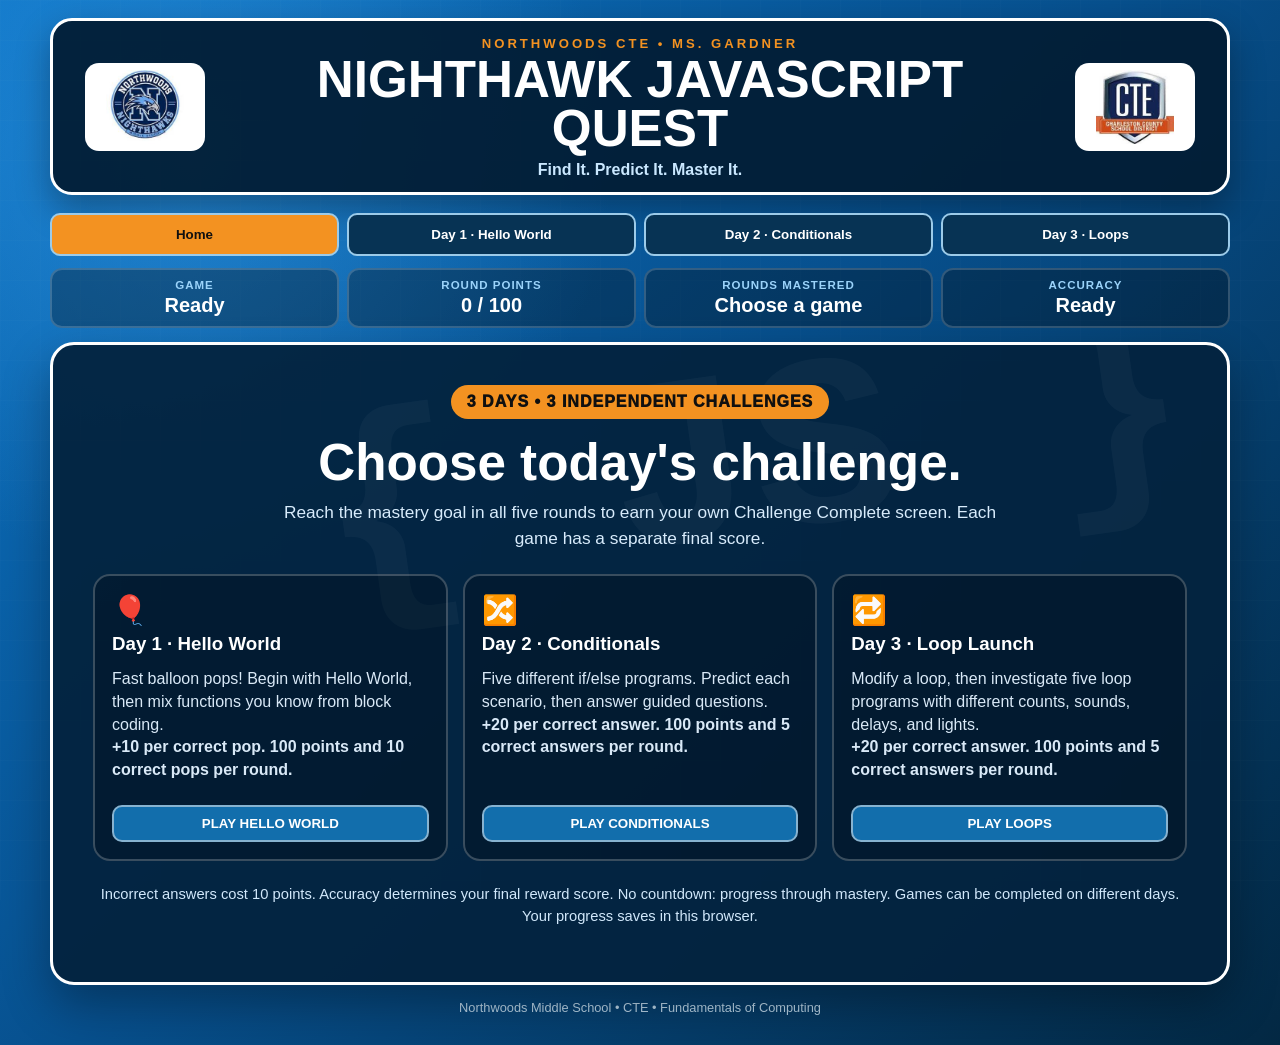
==== commit beec3bc7: "Add files via upload" ====
--- a/index.html
+++ b/index.html
@@ -1,10 +1,10 @@
 <!DOCTYPE html>
-<html lang="en"><head><meta charset="UTF-8"><meta name="viewport" content="width=device-width, initial-scale=1"><title>Nighthawk JavaScript Mastery Games</title><link rel="stylesheet" href="style.css"><link rel="stylesheet" href="quest.css"></head>
+<html lang="en"><head><meta charset="UTF-8"><meta name="viewport" content="width=device-width, initial-scale=1"><title>Nighthawk JavaScript Mastery Games</title><link rel="stylesheet" href="style.css?v=4"><link rel="stylesheet" href="quest.css?v=4"></head>
 <body><main class="app-shell">
 <header class="brand-bar"><img class="brand-logo" src="northwoods.jpg" alt="Northwoods Nighthawks"><div class="brand-title"><span class="eyebrow">NORTHWOODS CTE • MS. GARDNER</span><h1>NIGHTHAWK JAVASCRIPT QUEST</h1><p>Find It. Predict It. Master It.</p></div><img class="brand-logo" src="cte.jpg" alt="Career and Technical Education"></header>
 <nav class="level-nav" aria-label="Choose a daily game"><button data-level="0">Home</button><button data-level="1">Day 1 · Hello World</button><button data-level="2">Day 2 · Conditionals</button><button data-level="3">Day 3 · Loops</button></nav>
 <div class="hud four"><div><span>GAME</span><strong id="levelStat">Ready</strong></div><div><span>ROUND POINTS</span><strong id="score">0 / 100</strong></div><div><span>ROUNDS MASTERED</span><strong id="done">Choose a game</strong></div><div><span>ACCURACY</span><strong id="elapsed">Ready</strong></div></div>
-<section id="home" class="panel hero-panel"><div class="watermark" aria-hidden="true">{ JS }</div><span class="pill">3 DAYS • 3 INDEPENDENT CHALLENGES</span><h2>Choose today's challenge.</h2><p class="lead">Reach the mastery goal in all five rounds to earn your own Challenge Complete screen. Each game has a separate final score.</p><div class="how-grid"><article class="info-card"><div class="info-icon">🎈</div><h3>Day 1 · Hello World</h3><p>Fast balloon pops! Begin with Hello World, then mix functions you know from block coding.<br><strong>+10 per correct pop. 100 points and 10 correct pops per round.</strong></p><button class="small-btn" data-play="1">PLAY HELLO WORLD</button></article><article class="info-card"><div class="info-icon">🔀</div><h3>Day 2 · Conditionals</h3><p>Five different if/else programs. Predict each scenario, then modify the code.<br><strong>+20 per correct answer. 100 points and 5 correct answers per round.</strong></p><button class="small-btn" data-play="2">PLAY CONDITIONALS</button></article><article class="info-card"><div class="info-icon">🔁</div><h3>Day 3 · Loop Launch</h3><p>Modify a loop, then investigate five loop programs with different counts, sounds, delays, and lights.<br><strong>+20 per correct answer. 100 points and 5 correct answers per round.</strong></p><button class="small-btn" data-play="3">PLAY LOOPS</button></article></div><p class="note">Incorrect answers cost 10 points. Accuracy determines your final reward score. No countdown: progress through mastery. Games can be completed on different days. Your progress saves in this browser.</p></section>
+<section id="home" class="panel hero-panel"><div class="watermark" aria-hidden="true">{ JS }</div><span class="pill">3 DAYS • 3 INDEPENDENT CHALLENGES</span><h2>Choose today's challenge.</h2><p class="lead">Reach the mastery goal in all five rounds to earn your own Challenge Complete screen. Each game has a separate final score.</p><div class="how-grid"><article class="info-card"><div class="info-icon">🎈</div><h3>Day 1 · Hello World</h3><p>Fast balloon pops! Begin with Hello World, then mix functions you know from block coding.<br><strong>+10 per correct pop. 100 points and 10 correct pops per round.</strong></p><button class="small-btn" data-play="1">PLAY HELLO WORLD</button></article><article class="info-card"><div class="info-icon">🔀</div><h3>Day 2 · Conditionals</h3><p>Five different if/else programs. Predict each scenario, then answer guided questions.<br><strong>+20 per correct answer. 100 points and 5 correct answers per round.</strong></p><button class="small-btn" data-play="2">PLAY CONDITIONALS</button></article><article class="info-card"><div class="info-icon">🔁</div><h3>Day 3 · Loop Launch</h3><p>Modify a loop, then investigate five loop programs with different counts, sounds, delays, and lights.<br><strong>+20 per correct answer. 100 points and 5 correct answers per round.</strong></p><button class="small-btn" data-play="3">PLAY LOOPS</button></article></div><p class="note">Incorrect answers cost 10 points. Accuracy determines your final reward score. No countdown: progress through mastery. Games can be completed on different days. Your progress saves in this browser.</p></section>
 <section id="lesson" class="panel" hidden><div class="level-heading"><span class="pill" id="levelPill"></span><h2 id="title"></h2><p id="intro"></p></div><div id="content"></div><p id="feedback" class="feedback" role="status" aria-live="polite"></p><div class="actions"><button id="next" class="primary-btn" hidden>Continue</button></div></section>
 <section id="finish" class="panel result-panel" hidden><div class="result-icon">🏆</div><span class="pill">CHALLENGE COMPLETE!</span><h2 id="completionTitle"></h2><p class="student-result-name" id="completionName"></p><p class="note" id="completionDate"></p><p id="completionText"></p><div class="result-stats four"><div><span>Final score</span><strong id="finalScore"></strong></div><div><span>Rounds mastered</span><strong id="finalCompleted"></strong></div><div><span>Accuracy</span><strong id="finalAccuracy"></strong></div><div><span>Active time</span><strong id="finalTime"></strong></div></div><p class="note" id="scoreExplain"></p><div class="result-table-wrap"><table class="result-table"><thead><tr><th>Round</th><th>Mastery points</th><th>Correct</th><th>Mistakes</th></tr></thead><tbody id="roundResults"></tbody></table></div><div class="mastery-box"><h3>Show your teacher!</h3><p>Show this screen or take a screenshot for Canvas. You can also download your results below. This daily game is complete without completing either of the other games.</p></div><label id="reflectionLabel" for="reflection"></label><textarea id="reflection" rows="3" placeholder="I learned… My example is…"></textarea><div class="actions"><button id="downloadResults" class="small-btn">Download my results</button><button id="restart" class="small-btn">Replay this game</button></div><p class="note">Code editing labs use screen previews. Copy your code into Sphero Edu to test on a connected robot.</p></section>
-<footer>Northwoods Middle School • CTE • Fundamentals of Computing</footer></main><script src="game.js"></script><script src="arcade.js"></script></body></html>
+<footer>Northwoods Middle School • CTE • Fundamentals of Computing</footer></main><script src="game.js?v=4"></script><script src="arcade.js?v=4"></script></body></html>
--- a/quest.css
+++ b/quest.css
@@ -4,3 +4,5 @@
 .balloon-pop-fx{position:absolute;z-index:8;pointer-events:none;color:#ffdf74;font:900 1.5rem Arial;text-shadow:0 2px 4px #000;animation:floatAway .65s ease forwards}
 
 .mastery-track{height:16px;border:2px solid #9fd0ee;background:#061927;border-radius:999px;overflow:hidden;margin-bottom:14px}.mastery-track>div{height:100%;background:linear-gradient(90deg,#26bf79,#5dbcf1);transition:width .2s}.student-result-name{font-size:1.5rem;font-weight:900;color:#ffe19a}.result-table-wrap{overflow:auto}.result-table{width:100%;border-collapse:collapse;margin:18px auto;background:#061b2d}.result-table th,.result-table td{border:1px solid #6f98b5;padding:12px;text-align:center}.result-table th{background:#124266;color:#d9efff}.drop-arena.choice-arena{height:300px}.choice-balloon{animation:balloonBob 2.8s ease-in-out infinite alternate}.choice-balloon.hue1{animation-delay:.4s}.choice-balloon.hue2{animation-delay:.8s}#studentName{width:min(460px,100%);font-size:1.1rem}@keyframes balloonBob{to{transform:translateY(7px)}}@media(max-width:550px){.drop-arena.choice-arena{height:390px}}@media(prefers-reduced-motion:reduce){.choice-balloon{animation:none}}
+
+.target-badge{display:block;font:900 .65rem Arial;background:#052842;color:#fff;border:1px solid #d6efff;border-radius:5px;padding:4px;margin:0 0 5px;letter-spacing:1px}.loop-ready-box{background:#0a3f35;border:2px solid #8ae4be;border-radius:12px;padding:12px;margin:14px 0}.loop-ready-box p{margin:0 0 10px;font-weight:800}.loop-ready-box button{width:100%;padding:14px;font-size:1rem}.guided-choices{display:flex;gap:10px;flex-wrap:wrap}.guided-choices button{flex:1;min-width:100px;font-family:Consolas,monospace}
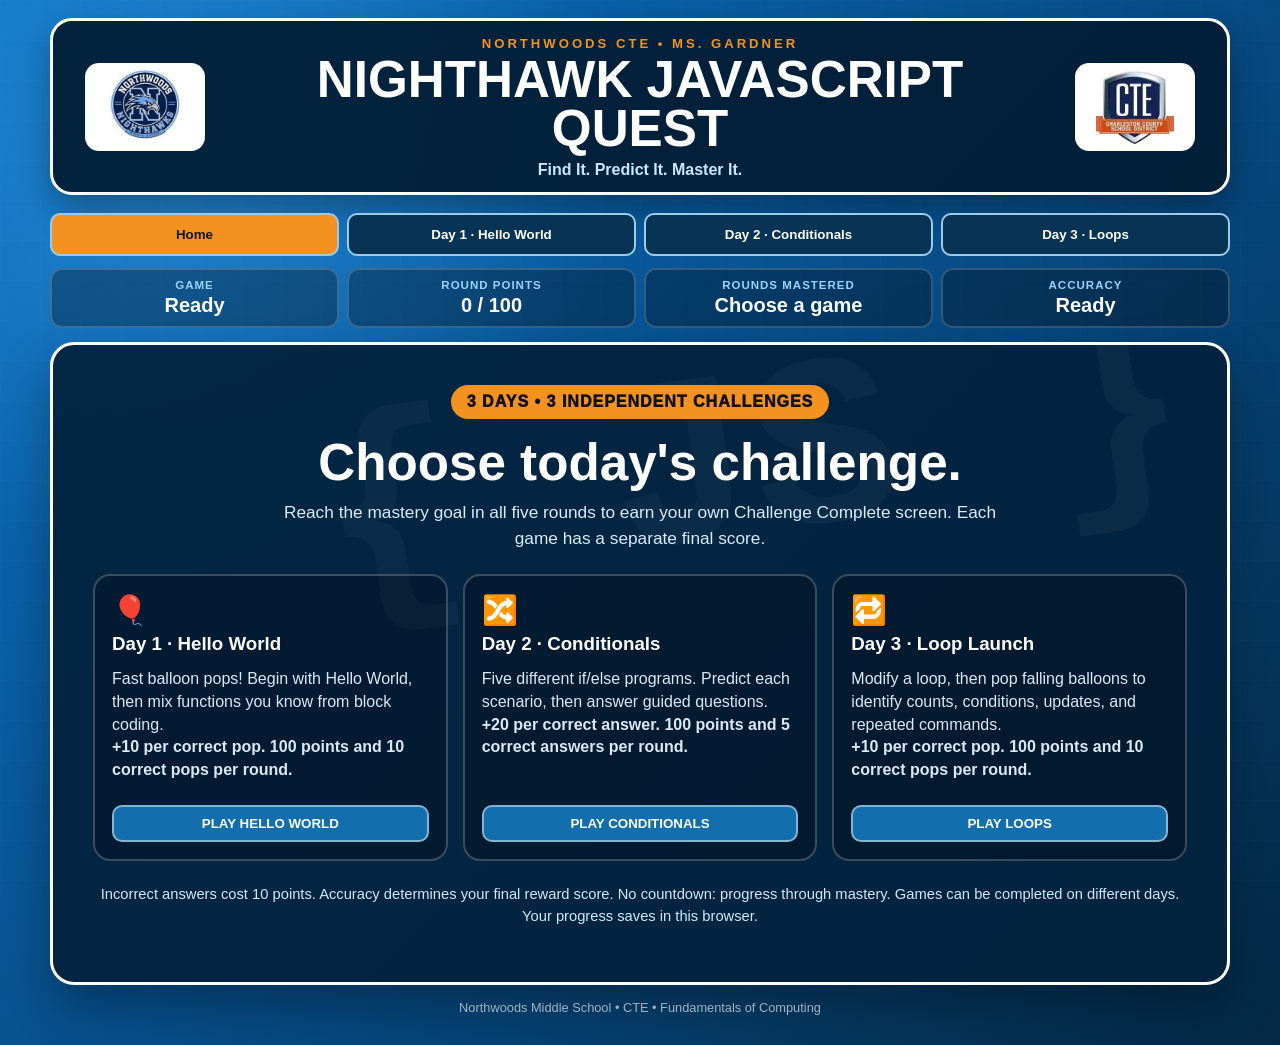
==== commit 78ed84ea: "Add files via upload" ====
--- a/index.html
+++ b/index.html
@@ -1,10 +1,10 @@
 <!DOCTYPE html>
-<html lang="en"><head><meta charset="UTF-8"><meta name="viewport" content="width=device-width, initial-scale=1"><title>Nighthawk JavaScript Mastery Games</title><link rel="stylesheet" href="style.css?v=4"><link rel="stylesheet" href="quest.css?v=4"></head>
+<html lang="en"><head><meta charset="UTF-8"><meta name="viewport" content="width=device-width, initial-scale=1"><title>Nighthawk JavaScript Mastery Games</title><link rel="stylesheet" href="style.css?v=6"><link rel="stylesheet" href="quest.css?v=6"></head>
 <body><main class="app-shell">
 <header class="brand-bar"><img class="brand-logo" src="northwoods.jpg" alt="Northwoods Nighthawks"><div class="brand-title"><span class="eyebrow">NORTHWOODS CTE • MS. GARDNER</span><h1>NIGHTHAWK JAVASCRIPT QUEST</h1><p>Find It. Predict It. Master It.</p></div><img class="brand-logo" src="cte.jpg" alt="Career and Technical Education"></header>
 <nav class="level-nav" aria-label="Choose a daily game"><button data-level="0">Home</button><button data-level="1">Day 1 · Hello World</button><button data-level="2">Day 2 · Conditionals</button><button data-level="3">Day 3 · Loops</button></nav>
 <div class="hud four"><div><span>GAME</span><strong id="levelStat">Ready</strong></div><div><span>ROUND POINTS</span><strong id="score">0 / 100</strong></div><div><span>ROUNDS MASTERED</span><strong id="done">Choose a game</strong></div><div><span>ACCURACY</span><strong id="elapsed">Ready</strong></div></div>
-<section id="home" class="panel hero-panel"><div class="watermark" aria-hidden="true">{ JS }</div><span class="pill">3 DAYS • 3 INDEPENDENT CHALLENGES</span><h2>Choose today's challenge.</h2><p class="lead">Reach the mastery goal in all five rounds to earn your own Challenge Complete screen. Each game has a separate final score.</p><div class="how-grid"><article class="info-card"><div class="info-icon">🎈</div><h3>Day 1 · Hello World</h3><p>Fast balloon pops! Begin with Hello World, then mix functions you know from block coding.<br><strong>+10 per correct pop. 100 points and 10 correct pops per round.</strong></p><button class="small-btn" data-play="1">PLAY HELLO WORLD</button></article><article class="info-card"><div class="info-icon">🔀</div><h3>Day 2 · Conditionals</h3><p>Five different if/else programs. Predict each scenario, then answer guided questions.<br><strong>+20 per correct answer. 100 points and 5 correct answers per round.</strong></p><button class="small-btn" data-play="2">PLAY CONDITIONALS</button></article><article class="info-card"><div class="info-icon">🔁</div><h3>Day 3 · Loop Launch</h3><p>Modify a loop, then investigate five loop programs with different counts, sounds, delays, and lights.<br><strong>+20 per correct answer. 100 points and 5 correct answers per round.</strong></p><button class="small-btn" data-play="3">PLAY LOOPS</button></article></div><p class="note">Incorrect answers cost 10 points. Accuracy determines your final reward score. No countdown: progress through mastery. Games can be completed on different days. Your progress saves in this browser.</p></section>
+<section id="home" class="panel hero-panel"><div class="watermark" aria-hidden="true">{ JS }</div><span class="pill">3 DAYS • 3 INDEPENDENT CHALLENGES</span><h2>Choose today's challenge.</h2><p class="lead">Reach the mastery goal in all five rounds to earn your own Challenge Complete screen. Each game has a separate final score.</p><div class="how-grid"><article class="info-card"><div class="info-icon">🎈</div><h3>Day 1 · Hello World</h3><p>Fast balloon pops! Begin with Hello World, then mix functions you know from block coding.<br><strong>+10 per correct pop. 100 points and 10 correct pops per round.</strong></p><button class="small-btn" data-play="1">PLAY HELLO WORLD</button></article><article class="info-card"><div class="info-icon">🔀</div><h3>Day 2 · Conditionals</h3><p>Five different if/else programs. Predict each scenario, then answer guided questions.<br><strong>+20 per correct answer. 100 points and 5 correct answers per round.</strong></p><button class="small-btn" data-play="2">PLAY CONDITIONALS</button></article><article class="info-card"><div class="info-icon">🔁</div><h3>Day 3 · Loop Launch</h3><p>Modify a loop, then pop falling balloons to identify counts, conditions, updates, and repeated commands.<br><strong>+10 per correct pop. 100 points and 10 correct pops per round.</strong></p><button class="small-btn" data-play="3">PLAY LOOPS</button></article></div><p class="note">Incorrect answers cost 10 points. Accuracy determines your final reward score. No countdown: progress through mastery. Games can be completed on different days. Your progress saves in this browser.</p></section>
 <section id="lesson" class="panel" hidden><div class="level-heading"><span class="pill" id="levelPill"></span><h2 id="title"></h2><p id="intro"></p></div><div id="content"></div><p id="feedback" class="feedback" role="status" aria-live="polite"></p><div class="actions"><button id="next" class="primary-btn" hidden>Continue</button></div></section>
 <section id="finish" class="panel result-panel" hidden><div class="result-icon">🏆</div><span class="pill">CHALLENGE COMPLETE!</span><h2 id="completionTitle"></h2><p class="student-result-name" id="completionName"></p><p class="note" id="completionDate"></p><p id="completionText"></p><div class="result-stats four"><div><span>Final score</span><strong id="finalScore"></strong></div><div><span>Rounds mastered</span><strong id="finalCompleted"></strong></div><div><span>Accuracy</span><strong id="finalAccuracy"></strong></div><div><span>Active time</span><strong id="finalTime"></strong></div></div><p class="note" id="scoreExplain"></p><div class="result-table-wrap"><table class="result-table"><thead><tr><th>Round</th><th>Mastery points</th><th>Correct</th><th>Mistakes</th></tr></thead><tbody id="roundResults"></tbody></table></div><div class="mastery-box"><h3>Show your teacher!</h3><p>Show this screen or take a screenshot for Canvas. You can also download your results below. This daily game is complete without completing either of the other games.</p></div><label id="reflectionLabel" for="reflection"></label><textarea id="reflection" rows="3" placeholder="I learned… My example is…"></textarea><div class="actions"><button id="downloadResults" class="small-btn">Download my results</button><button id="restart" class="small-btn">Replay this game</button></div><p class="note">Code editing labs use screen previews. Copy your code into Sphero Edu to test on a connected robot.</p></section>
-<footer>Northwoods Middle School • CTE • Fundamentals of Computing</footer></main><script src="game.js?v=4"></script><script src="arcade.js?v=4"></script></body></html>
+<footer>Northwoods Middle School • CTE • Fundamentals of Computing</footer></main><script src="game.js?v=6"></script><script src="arcade.js?v=6"></script></body></html>
--- a/quest.css
+++ b/quest.css
@@ -6,3 +6,5 @@
 .mastery-track{height:16px;border:2px solid #9fd0ee;background:#061927;border-radius:999px;overflow:hidden;margin-bottom:14px}.mastery-track>div{height:100%;background:linear-gradient(90deg,#26bf79,#5dbcf1);transition:width .2s}.student-result-name{font-size:1.5rem;font-weight:900;color:#ffe19a}.result-table-wrap{overflow:auto}.result-table{width:100%;border-collapse:collapse;margin:18px auto;background:#061b2d}.result-table th,.result-table td{border:1px solid #6f98b5;padding:12px;text-align:center}.result-table th{background:#124266;color:#d9efff}.drop-arena.choice-arena{height:300px}.choice-balloon{animation:balloonBob 2.8s ease-in-out infinite alternate}.choice-balloon.hue1{animation-delay:.4s}.choice-balloon.hue2{animation-delay:.8s}#studentName{width:min(460px,100%);font-size:1.1rem}@keyframes balloonBob{to{transform:translateY(7px)}}@media(max-width:550px){.drop-arena.choice-arena{height:390px}}@media(prefers-reduced-motion:reduce){.choice-balloon{animation:none}}
 
 .target-badge{display:block;font:900 .65rem Arial;background:#052842;color:#fff;border:1px solid #d6efff;border-radius:5px;padding:4px;margin:0 0 5px;letter-spacing:1px}.loop-ready-box{background:#0a3f35;border:2px solid #8ae4be;border-radius:12px;padding:12px;margin:14px 0}.loop-ready-box p{margin:0 0 10px;font-weight:800}.loop-ready-box button{width:100%;padding:14px;font-size:1rem}.guided-choices{display:flex;gap:10px;flex-wrap:wrap}.guided-choices button{flex:1;min-width:100px;font-family:Consolas,monospace}
+
+.loop-controls{justify-content:flex-start;gap:10px;align-items:stretch}.loop-controls button{min-height:48px;font-size:.98rem}.loop-controls .loop-continue-btn{background:#167a50;border:3px solid #b4f4d6;font-weight:900;flex:1;min-width:210px}.loop-controls .loop-continue-btn:disabled{background:#183c50;border-color:#7590a2;opacity:.65}.loop-ready-message{font-weight:800;color:#a0f2c8;line-height:1.5;margin:12px 0}
